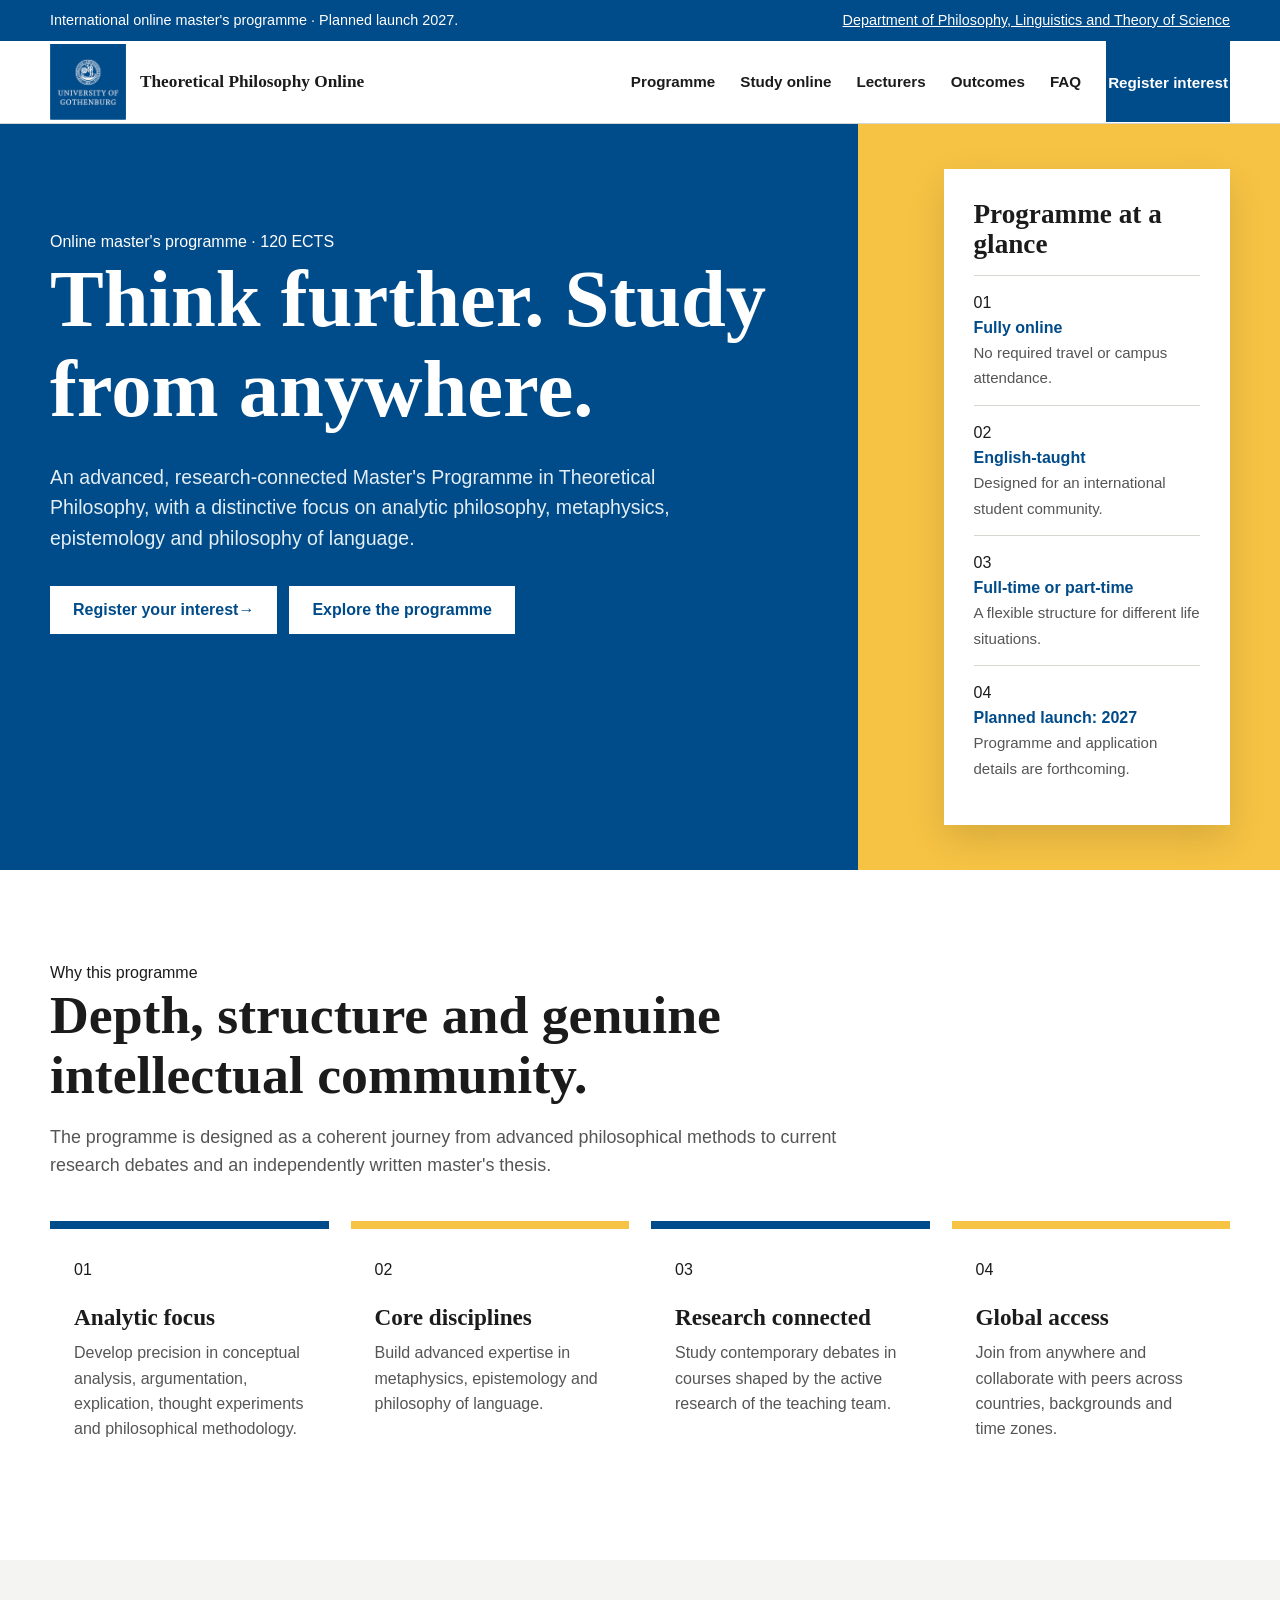
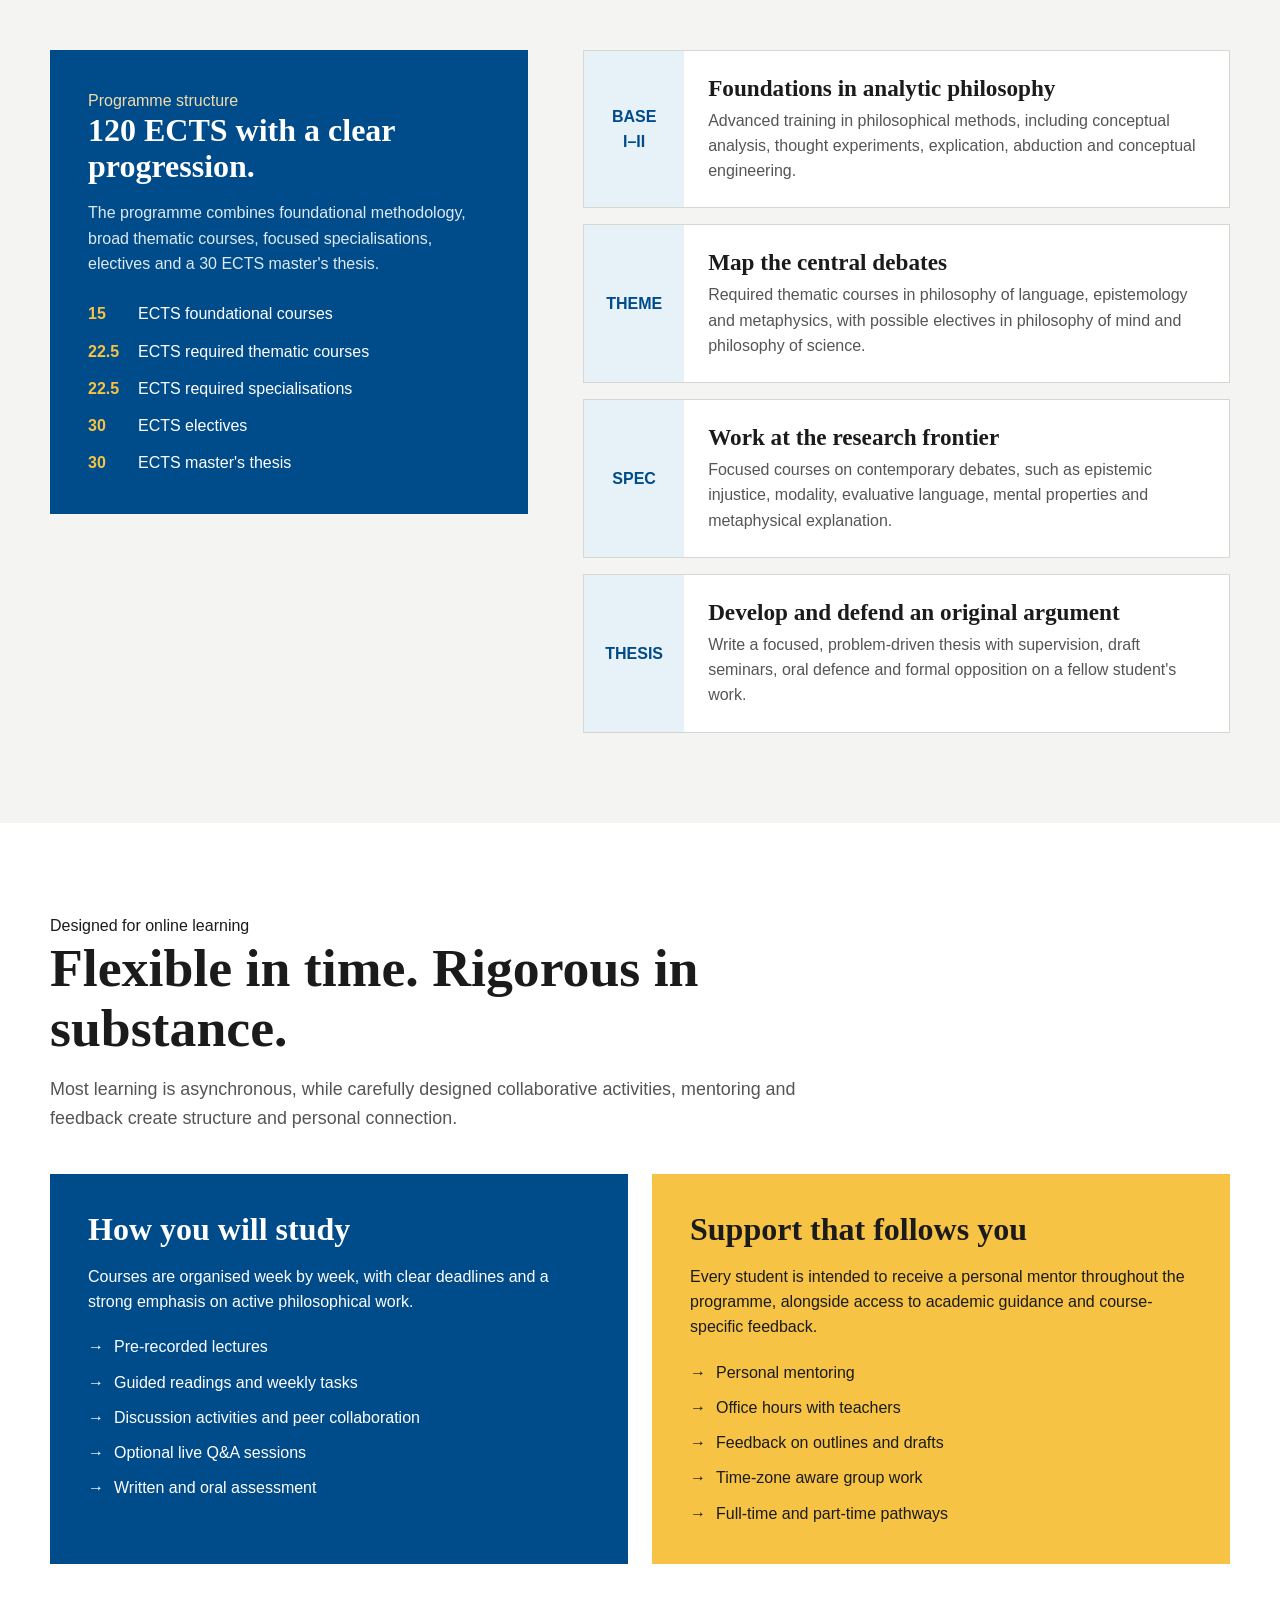
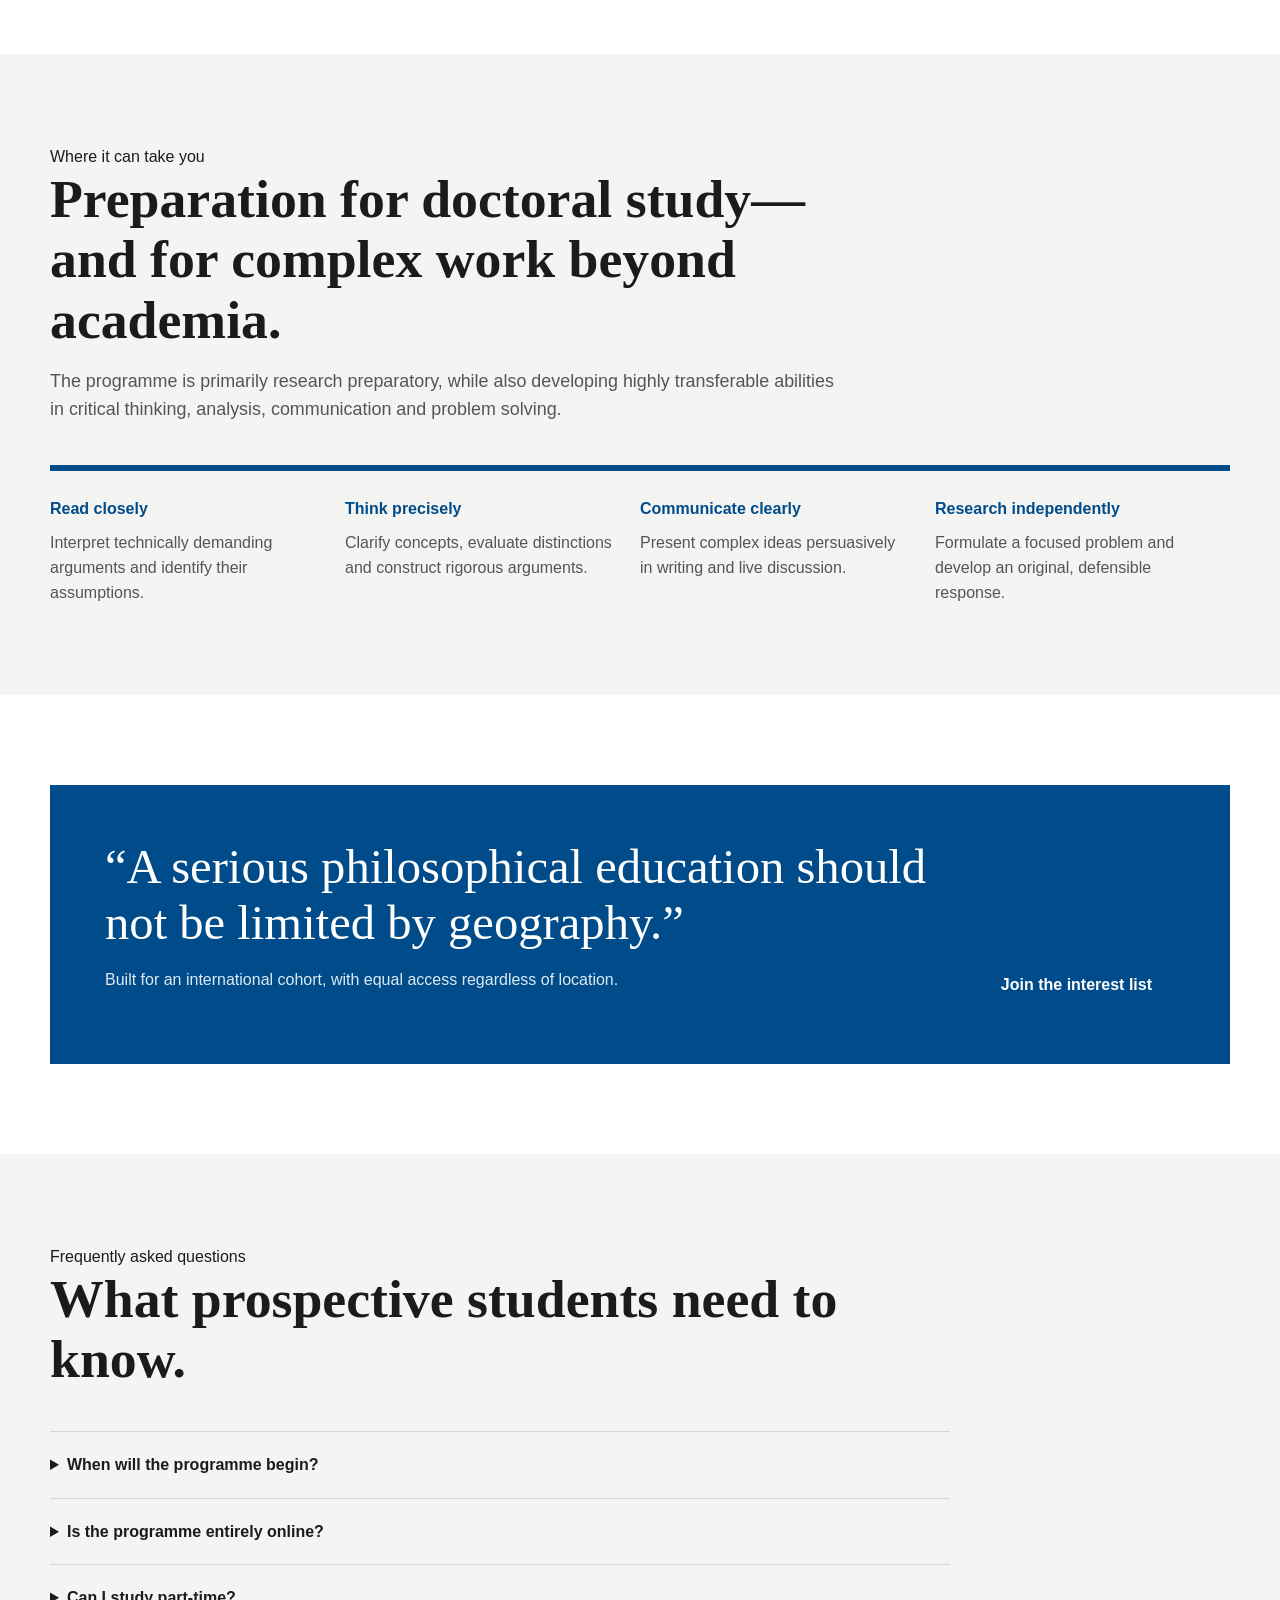
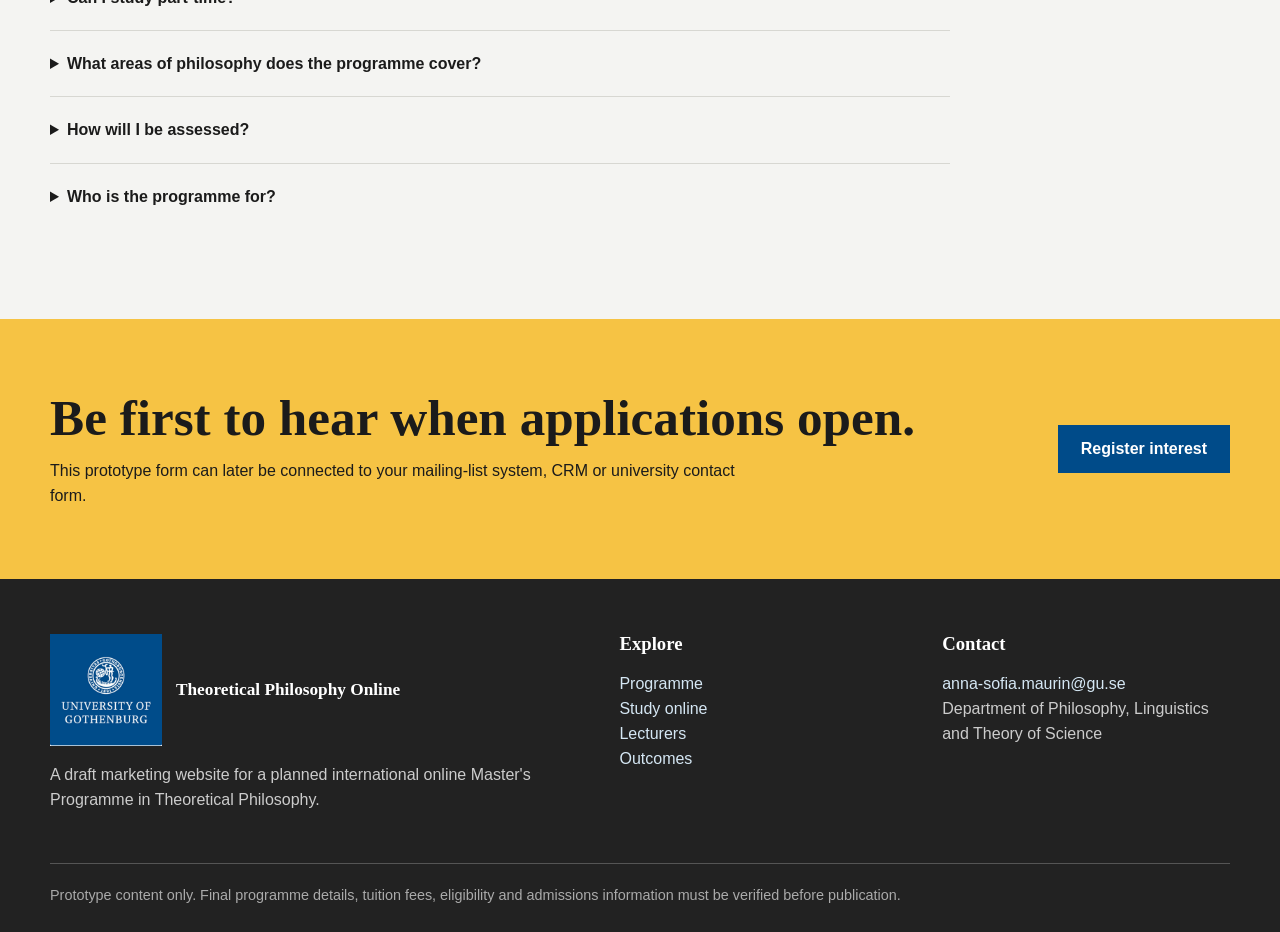
==== index.html @ 15c9fd56 "Add files via upload" ====
<!DOCTYPE html>
<html lang="en">
<head>
  <meta charset="UTF-8" />
  <meta name="viewport" content="width=device-width, initial-scale=1.0" />
  <meta name="description" content="A fully online Master's Programme in Theoretical Philosophy, focused on analytic philosophy, metaphysics, epistemology and philosophy of language." />
  <title>Online Master's in Theoretical Philosophy</title>
  <link rel="stylesheet" href="style.css" />
</head>
<body>
  <div class="topbar"><div class="wrap"><span>International online master's programme · Planned launch 2027.</span><a href="https://www.gu.se/en/flov">Department of Philosophy, Linguistics and Theory of Science</a></div></div>
  <header>
    <div class="wrap">
      <nav aria-label="Main navigation">
        <a class="brand" href="#top">
          <span class="gu-logo-crop" aria-hidden="true"><img src="images/university-of-gothenburg.png" alt=""></span><span class="brand-text"><strong>Theoretical Philosophy Online</strong></span>
        </a>
        <button class="menu" aria-label="Open menu" aria-expanded="false">☰</button>
        <div class="nav-links">
          <a href="#programme">Programme</a>
          <a href="#study-online">Study online</a>
          <a href="lecturers.html">Lecturers</a>
          <a href="#outcomes">Outcomes</a>
          <a href="#faq">FAQ</a>
          <a class="btn btn-primary" href="#interest">Register interest</a>
        </div>
      </nav>
    </div>
  </header>

  <main id="top">
    <section class="hero">
      <div class="wrap hero-grid">
        <div class="hero-copy">
          <div class="eyebrow">Online master's programme · 120 ECTS</div>
          <h1>Think further. Study from anywhere.</h1>
          <p>An advanced, research-connected Master's Programme in Theoretical Philosophy, with a distinctive focus on analytic philosophy, metaphysics, epistemology and philosophy of language.</p>
          <div class="hero-actions">
            <a class="btn btn-primary" href="#interest">Register your interest <span>→</span></a>
            <a class="btn btn-secondary" href="#programme">Explore the programme</a>
          </div>
        </div>
        <aside class="hero-side" aria-label="Programme facts"><div class="factbox">
          <h3>Programme at a glance</h3>
          <div class="fact"><div class="fact-icon">01</div><div><strong>Fully online</strong><span>No required travel or campus attendance.</span></div></div>
          <div class="fact"><div class="fact-icon">02</div><div><strong>English-taught</strong><span>Designed for an international student community.</span></div></div>
          <div class="fact"><div class="fact-icon">03</div><div><strong>Full-time or part-time</strong><span>A flexible structure for different life situations.</span></div></div>
          <div class="fact"><div class="fact-icon">04</div><div><strong>Planned launch: 2027</strong><span>Programme and application details are forthcoming.</span></div></div>
        </div></aside>
      </div>
    </section>

    <section class="section">
      <div class="wrap">
        <div class="section-head">
          <div class="eyebrow">Why this programme</div>
          <h2>Depth, structure and genuine intellectual community.</h2>
          <p>The programme is designed as a coherent journey from advanced philosophical methods to current research debates and an independently written master's thesis.</p>
        </div>
        <div class="pillar-grid">
          <article class="pillar"><div class="num">01</div><h3>Analytic focus</h3><p>Develop precision in conceptual analysis, argumentation, explication, thought experiments and philosophical methodology.</p></article>
          <article class="pillar"><div class="num">02</div><h3>Core disciplines</h3><p>Build advanced expertise in metaphysics, epistemology and philosophy of language.</p></article>
          <article class="pillar"><div class="num">03</div><h3>Research connected</h3><p>Study contemporary debates in courses shaped by the active research of the teaching team.</p></article>
          <article class="pillar"><div class="num">04</div><h3>Global access</h3><p>Join from anywhere and collaborate with peers across countries, backgrounds and time zones.</p></article>
        </div>
      </div>
    </section>

    <section class="section alt" id="programme">
      <div class="wrap programme-grid">
        <aside class="programme-note">
          <div class="eyebrow" style="color:#f2dcae">Programme structure</div>
          <h3>120 ECTS with a clear progression.</h3>
          <p>The programme combines foundational methodology, broad thematic courses, focused specialisations, electives and a 30 ECTS master's thesis.</p>
          <div class="mini-list">
            <div><b>15</b><span>ECTS foundational courses</span></div>
            <div><b>22.5</b><span>ECTS required thematic courses</span></div>
            <div><b>22.5</b><span>ECTS required specialisations</span></div>
            <div><b>30</b><span>ECTS electives</span></div>
            <div><b>30</b><span>ECTS master's thesis</span></div>
          </div>
        </aside>

        <div class="courses">
          <article class="course"><div class="course-code">BASE<br>I–II</div><div class="course-copy"><h3>Foundations in analytic philosophy</h3><p>Advanced training in philosophical methods, including conceptual analysis, thought experiments, explication, abduction and conceptual engineering.</p></div></article>
          <article class="course"><div class="course-code">THEME</div><div class="course-copy"><h3>Map the central debates</h3><p>Required thematic courses in philosophy of language, epistemology and metaphysics, with possible electives in philosophy of mind and philosophy of science.</p></div></article>
          <article class="course"><div class="course-code">SPEC</div><div class="course-copy"><h3>Work at the research frontier</h3><p>Focused courses on contemporary debates, such as epistemic injustice, modality, evaluative language, mental properties and metaphysical explanation.</p></div></article>
          <article class="course"><div class="course-code">THESIS</div><div class="course-copy"><h3>Develop and defend an original argument</h3><p>Write a focused, problem-driven thesis with supervision, draft seminars, oral defence and formal opposition on a fellow student's work.</p></div></article>
        </div>
      </div>
    </section>

    <section class="section" id="study-online">
      <div class="wrap">
        <div class="section-head">
          <div class="eyebrow">Designed for online learning</div>
          <h2>Flexible in time. Rigorous in substance.</h2>
          <p>Most learning is asynchronous, while carefully designed collaborative activities, mentoring and feedback create structure and personal connection.</p>
        </div>
        <div class="format-grid">
          <article class="format-card">
            <h3>How you will study</h3>
            <p>Courses are organised week by week, with clear deadlines and a strong emphasis on active philosophical work.</p>
            <div class="checklist">
              <div>Pre-recorded lectures</div>
              <div>Guided readings and weekly tasks</div>
              <div>Discussion activities and peer collaboration</div>
              <div>Optional live Q&amp;A sessions</div>
              <div>Written and oral assessment</div>
            </div>
          </article>
          <article class="format-card yellow">
            <h3>Support that follows you</h3>
            <p>Every student is intended to receive a personal mentor throughout the programme, alongside access to academic guidance and course-specific feedback.</p>
            <div class="checklist">
              <div>Personal mentoring</div>
              <div>Office hours with teachers</div>
              <div>Feedback on outlines and drafts</div>
              <div>Time-zone aware group work</div>
              <div>Full-time and part-time pathways</div>
            </div>
          </article>
        </div>
      </div>
    </section>

    <section class="section alt" id="outcomes">
      <div class="wrap">
        <div class="section-head">
          <div class="eyebrow">Where it can take you</div>
          <h2>Preparation for doctoral study—and for complex work beyond academia.</h2>
          <p>The programme is primarily research preparatory, while also developing highly transferable abilities in critical thinking, analysis, communication and problem solving.</p>
        </div>
        <div class="timeline">
          <div class="step"><b>Read closely</b><span>Interpret technically demanding arguments and identify their assumptions.</span></div>
          <div class="step"><b>Think precisely</b><span>Clarify concepts, evaluate distinctions and construct rigorous arguments.</span></div>
          <div class="step"><b>Communicate clearly</b><span>Present complex ideas persuasively in writing and live discussion.</span></div>
          <div class="step"><b>Research independently</b><span>Formulate a focused problem and develop an original, defensible response.</span></div>
        </div>
      </div>
    </section>

    <section class="section">
      <div class="wrap quote">
        <div>
          <blockquote>“A serious philosophical education should not be limited by geography.”</blockquote>
          <p>Built for an international cohort, with equal access regardless of location.</p>
        </div>
        <a class="btn" href="#interest">Join the interest list</a>
      </div>
    </section>

    <section class="section alt" id="faq">
      <div class="wrap">
        <div class="section-head">
          <div class="eyebrow">Frequently asked questions</div>
          <h2>What prospective students need to know.</h2>
        </div>
        <div class="faq">
          <details><summary>When will the programme begin?</summary><p>The full-scale programme is planned for 2027. Exact application dates, entry requirements and the first intake date will be published once formally confirmed.</p></details>
          <details><summary>Is the programme entirely online?</summary><p>Yes. The planned format is fully online, with no required campus attendance. Most teaching is asynchronous, supplemented by optional live sessions and selected collaborative activities.</p></details>
          <details><summary>Can I study part-time?</summary><p>Yes. The programme is planned in both full-time and part-time formats. The full-time route is designed for completion in two years, while the part-time route extends over four years.</p></details>
          <details><summary>What areas of philosophy does the programme cover?</summary><p>The core focus is analytic theoretical philosophy, especially metaphysics, epistemology and philosophy of language. Elective space may also include philosophy of mind, philosophy of science and related subjects.</p></details>
          <details><summary>How will I be assessed?</summary><p>Assessment will combine substantial written work, oral presentations or examinations, ongoing tasks and feedback on drafts. The thesis includes supervision, seminars, defence and opposition.</p></details>
          <details><summary>Who is the programme for?</summary><p>It is intended for students with a strong previous background in philosophy who want advanced, research-connected study and may be considering doctoral work or analytically demanding careers.</p></details>
        </div>
      </div>
    </section>

    <section class="cta" id="interest">
      <div class="wrap cta-box">
        <div>
          <h2>Be first to hear when applications open.</h2>
          <p>This prototype form can later be connected to your mailing-list system, CRM or university contact form.</p>
        </div>
        <a class="btn btn-primary" href="mailto:anna-sofia.maurin@gu.se?subject=Interest%20in%20Online%20Master%27s%20in%20Theoretical%20Philosophy">Register interest</a>
      </div>
    </section>
  </main>

  <footer>
    <div class="wrap">
      <div class="footer-grid">
        <div><a class="brand" href="#top" style="color:white"><span class="gu-logo-crop gu-logo-footer" aria-hidden="true"><img src="images/university-of-gothenburg.png" alt=""></span><span class="brand-text"><strong>Theoretical Philosophy Online</strong></span></a><p>A draft marketing website for a planned international online Master's Programme in Theoretical Philosophy.</p></div>
        <div><h3>Explore</h3><p><a href="#programme">Programme</a><br><a href="#study-online">Study online</a><br><a href="lecturers.html">Lecturers</a><br><a href="#outcomes">Outcomes</a></p></div>
        <div><h3>Contact</h3><p><a href="mailto:anna-sofia.maurin@gu.se">anna-sofia.maurin@gu.se</a><br>Department of Philosophy, Linguistics and Theory of Science</p></div>
      </div>
      <div class="fineprint">Prototype content only. Final programme details, tuition fees, eligibility and admissions information must be verified before publication.</div>
    </div>
  </footer>

  <script>
    const menuButton = document.querySelector('.menu');
    const navLinks = document.querySelector('.nav-links');
    menuButton.addEventListener('click', () => {
      const open = navLinks.classList.toggle('open');
      menuButton.setAttribute('aria-expanded', open ? 'true' : 'false');
    });
    document.querySelectorAll('.nav-links a').forEach(link => link.addEventListener('click', () => {
      navLinks.classList.remove('open');
      menuButton.setAttribute('aria-expanded', 'false');
    }));
  </script>
</body>
</html>
---- style.css ----
:root{
  --gu-blue:#004B89;
  --gu-blue-dark:#004B89;
  --gu-blue-pale:#e7f1f8;
  --gu-yellow:#f6c344;
  --ink:#1b1b1b;
  --muted:#555;
  --paper:#fff;
  --soft:#f4f4f2;
  --line:#d7d7d2;
  --max:1180px;
}
*{box-sizing:border-box}html{scroll-behavior:smooth}body{margin:0;color:var(--ink);background:var(--paper);font-family:Arial,Helvetica,sans-serif;line-height:1.58}a{color:inherit}.wrap{width:min(calc(100% - 40px),var(--max));margin:auto}.topbar{background:var(--gu-blue-dark);color:#fff;padding:9px 20px;font-size:.9rem}.topbar .wrap{display:flex;justify-content:space-between;gap:20px}.topbar a{color:#fff}header{position:sticky;top:0;z-index:30;background:#fff;border-bottom:1px solid var(--line)}nav{min-height:82px;display:flex;align-items:center;justify-content:space-between;gap:28px}.brand{text-decoration:none;display:flex;align-items:center;gap:14px;font-weight:700}.gu-logo-crop{--logo-size:76px;position:relative;display:block;flex:0 0 var(--logo-size);width:var(--logo-size);height:var(--logo-size);overflow:hidden}.gu-logo-crop img{position:absolute;width:calc(var(--logo-size) * 1.875);max-width:none;height:auto;left:calc(var(--logo-size) * -0.4375);top:calc(var(--logo-size) * -0.109375)}.gu-logo-footer{--logo-size:112px}.brand-text small{display:block;text-transform:uppercase;letter-spacing:.08em;font-size:.65rem;color:var(--muted)}.brand-text strong{display:block;font-family:Georgia,serif;font-size:1.08rem}.nav-links{display:flex;align-items:center;gap:25px}.nav-links a{text-decoration:none;font-weight:700;font-size:.95rem;border-bottom:3px solid transparent;padding:28px 0 24px}.nav-links a:hover,.nav-links a.active{border-color:var(--gu-yellow);color:var(--gu-blue)}.btn{display:inline-flex;align-items:center;justify-content:center;min-height:48px;padding:0 21px;background:var(--gu-blue);color:#fff;text-decoration:none;font-weight:700;border:2px solid var(--gu-blue);transition:.2s}.btn:hover{background:var(--gu-blue-dark);border-color:var(--gu-blue-dark)}.btn-outline{background:transparent;color:var(--gu-blue)}.menu{display:none;border:0;background:none;font-size:1.6rem}.hero{background:linear-gradient(90deg,var(--gu-blue-dark) 0 67%,var(--gu-yellow) 67%);color:#fff}.hero-grid{display:grid;grid-template-columns:1.45fr .55fr;min-height:650px}.hero-copy{padding:105px 70px 95px 0}.kicker{text-transform:uppercase;letter-spacing:.11em;font-weight:700;font-size:.78rem;margin-bottom:18px}.hero h1,.page-hero h1,h2,h3{font-family:Georgia,'Times New Roman',serif;line-height:1.12;margin:0}.hero h1{font-size:clamp(3.2rem,6.3vw,6.4rem);max-width:850px}.hero p{font-size:1.22rem;max-width:700px;color:#e3eef5;margin:27px 0 32px}.hero-actions{display:flex;flex-wrap:wrap;gap:12px}.hero .btn{background:#fff;color:var(--gu-blue-dark);border-color:#fff}.hero .btn-outline{background:transparent;color:#fff}.hero-side{color:var(--ink);display:flex;align-items:flex-end;padding:45px 0 45px 38px}.factbox{background:#fff;padding:30px;width:100%;box-shadow:0 14px 35px rgba(0,0,0,.13)}.factbox h3{font-size:1.7rem;margin-bottom:15px}.fact{padding:14px 0;border-top:1px solid var(--line)}.fact strong{display:block;color:var(--gu-blue)}.fact span{font-size:.94rem;color:var(--muted)}.section{padding:90px 0}.section.alt{background:var(--soft)}.section-head{max-width:800px;margin-bottom:42px}.section-head h2{font-size:clamp(2.4rem,4.2vw,4.2rem)}.section-head p{font-size:1.12rem;color:var(--muted);margin:17px 0 0}.blue-rule{width:70px;height:7px;background:var(--gu-blue);margin-bottom:18px}.pillar-grid{display:grid;grid-template-columns:repeat(4,1fr);gap:22px}.pillar{border-top:8px solid var(--gu-blue);background:#fff;padding:28px 24px;min-height:245px}.pillar:nth-child(even){border-color:var(--gu-yellow)}.pillar h3{font-size:1.45rem;margin:22px 0 10px}.pillar p{color:var(--muted);margin:0}.programme-grid{display:grid;grid-template-columns:.85fr 1.15fr;gap:55px}.programme-note{background:var(--gu-blue);color:#fff;padding:38px;align-self:start;position:sticky;top:110px}.programme-note h3{font-size:2rem}.programme-note p{color:#dceaf4}.mini-list{display:grid;gap:12px;margin-top:25px}.mini-list b{display:inline-block;width:50px;color:var(--gu-yellow)}.courses{display:grid;gap:16px}.course{background:#fff;border:1px solid var(--line);display:grid;grid-template-columns:100px 1fr}.course-code{background:var(--gu-blue-pale);color:var(--gu-blue);font-weight:800;display:grid;place-items:center;text-align:center;padding:20px}.course-copy{padding:24px}.course h3{font-size:1.45rem;margin-bottom:7px}.course p{margin:0;color:var(--muted)}.format-grid{display:grid;grid-template-columns:1fr 1fr;gap:24px}.format-card{padding:38px;background:var(--gu-blue);color:#fff}.format-card.yellow{background:var(--gu-yellow);color:var(--ink)}.format-card h3{font-size:2rem;margin-bottom:14px}.checklist{display:grid;gap:10px;margin-top:20px}.checklist div:before{content:'→';font-weight:800;margin-right:10px}.timeline{display:grid;grid-template-columns:repeat(4,1fr);border-top:6px solid var(--gu-blue)}.step{padding:25px 24px 0 0}.step b{display:block;color:var(--gu-blue);margin-bottom:8px}.step span{color:var(--muted)}.quote{background:var(--gu-blue-dark);color:#fff;padding:55px;display:grid;grid-template-columns:1fr auto;gap:35px;align-items:end}.quote blockquote{font-family:Georgia,serif;font-size:clamp(2rem,3.8vw,3.8rem);line-height:1.14;margin:0}.quote p{color:#dceaf4}.faq{max-width:900px}.faq details{border-top:1px solid var(--line);padding:0}.faq summary{font-weight:700;cursor:pointer;padding:20px 0}.faq p{color:var(--muted);margin:0 0 20px}.cta{background:var(--gu-yellow);padding:70px 0}.cta-box{display:grid;grid-template-columns:1fr auto;gap:35px;align-items:center}.cta h2{font-size:clamp(2.2rem,4vw,4rem)}.cta p{margin:12px 0 0;max-width:720px}.page-hero{background:var(--gu-blue-dark);color:#fff;padding:85px 0}.page-hero h1{font-size:clamp(3rem,6vw,5.7rem);max-width:850px}.page-hero p{font-size:1.2rem;color:#dceaf4;max-width:730px}.staff-grid{display:grid;grid-template-columns:1fr 1fr;gap:28px}.staff-card{border:1px solid var(--line);background:#fff;display:grid;grid-template-columns:230px 1fr;min-height:310px}.staff-monogram{background:var(--gu-blue-pale);display:grid;place-items:center;font-family:Georgia,serif;font-size:3rem;color:var(--gu-blue)}.staff-card:nth-child(2n) .staff-monogram{background:#fff1bf;color:#6b4d00}.staff-copy{padding:28px}.staff-copy h2{font-size:1.8rem}.role{font-weight:700;color:var(--gu-blue);margin:6px 0 15px}.staff-copy p{color:var(--muted)}.staff-links{display:flex;flex-wrap:wrap;gap:15px;margin-top:18px}.staff-links a{color:var(--gu-blue);font-weight:700}.team-intro{display:grid;grid-template-columns:1fr 1fr;gap:55px;align-items:start}.team-callout{background:var(--gu-yellow);padding:36px}.team-callout h2{font-size:2.1rem}.team-callout p{margin-bottom:0}footer{background:#222;color:#fff;padding:55px 0 25px}.footer-grid{display:grid;grid-template-columns:1.3fr .7fr .7fr;gap:35px}footer a{color:#d5e7f4;text-decoration:none}footer p{color:#ccc}.fineprint{border-top:1px solid #555;padding-top:20px;margin-top:35px;color:#aaa;font-size:.9rem}
@media(max-width:920px){.menu{display:block}.nav-links{display:none;position:absolute;top:82px;left:0;right:0;background:#fff;padding:20px;flex-direction:column;align-items:flex-start;border-bottom:1px solid var(--line)}.nav-links.open{display:flex}.nav-links a{padding:8px 0}.hero{background:var(--gu-blue-dark)}.hero-grid,.programme-grid,.format-grid,.cta-box,.footer-grid,.team-intro{grid-template-columns:1fr}.hero-copy{padding:80px 0 40px}.hero-side{padding:0 0 55px}.programme-note{position:static}.pillar-grid,.timeline,.staff-grid{grid-template-columns:1fr 1fr}.quote{grid-template-columns:1fr}.staff-card{grid-template-columns:190px 1fr}}
@media(max-width:640px){.wrap{width:min(calc(100% - 24px),var(--max))}.topbar .wrap{display:block}.brand-text small{display:none}.brand-text strong{font-size:.9rem}.gu-logo-crop{--logo-size:60px}.gu-logo-footer{--logo-size:92px}.section{padding:65px 0}.pillar-grid,.timeline,.staff-grid{grid-template-columns:1fr}.course{grid-template-columns:1fr}.course-code{min-height:70px}.quote{padding:34px 24px}.staff-card{grid-template-columns:1fr}.staff-monogram{min-height:130px}.hero h1{font-size:3.3rem}}

/* Lecturer portraits */
.staff-photo{min-height:310px;overflow:hidden;background:var(--gu-blue-pale)}
.staff-photo img{display:block;width:100%;height:100%;min-height:310px;object-fit:cover;object-position:center top}
.staff-card:nth-child(1) .staff-photo img{object-position:center 24%}
.staff-card:nth-child(2) .staff-photo img{object-position:center 20%}
.staff-card:nth-child(3) .staff-photo img{object-position:center 18%}
.staff-card:nth-child(4) .staff-photo img{object-position:center 20%}
@media(max-width:920px){.staff-photo,.staff-photo img{min-height:300px}}
@media(max-width:640px){.staff-photo,.staff-photo img{height:340px;min-height:340px}}


/* Lecturer video clips */
.clip-link{appearance:none;border:0;background:none;padding:0;color:var(--gu-blue);font:inherit;font-weight:700;text-decoration:underline;cursor:pointer}
.clip-link:hover{color:var(--gu-blue-dark)}
.video-modal{position:fixed;inset:0;z-index:100;display:none;align-items:center;justify-content:center;padding:24px;background:rgba(0,0,0,.72)}
.video-modal.open{display:flex}
.video-modal-panel{width:min(920px,100%);background:#fff;box-shadow:0 24px 70px rgba(0,0,0,.35)}
.video-modal-head{display:flex;align-items:center;justify-content:space-between;gap:20px;padding:17px 20px;border-bottom:1px solid var(--line)}
.video-modal-head h2{font-size:1.35rem}
.video-modal-close{border:0;background:none;font-size:2rem;line-height:1;cursor:pointer;padding:0 4px;color:var(--ink)}
.video-modal video{display:block;width:100%;max-height:75vh;background:#000}
body.modal-open{overflow:hidden}
@media(max-width:640px){.video-modal{padding:12px}.video-modal-head{padding:14px 16px}.video-modal-head h2{font-size:1.15rem}}
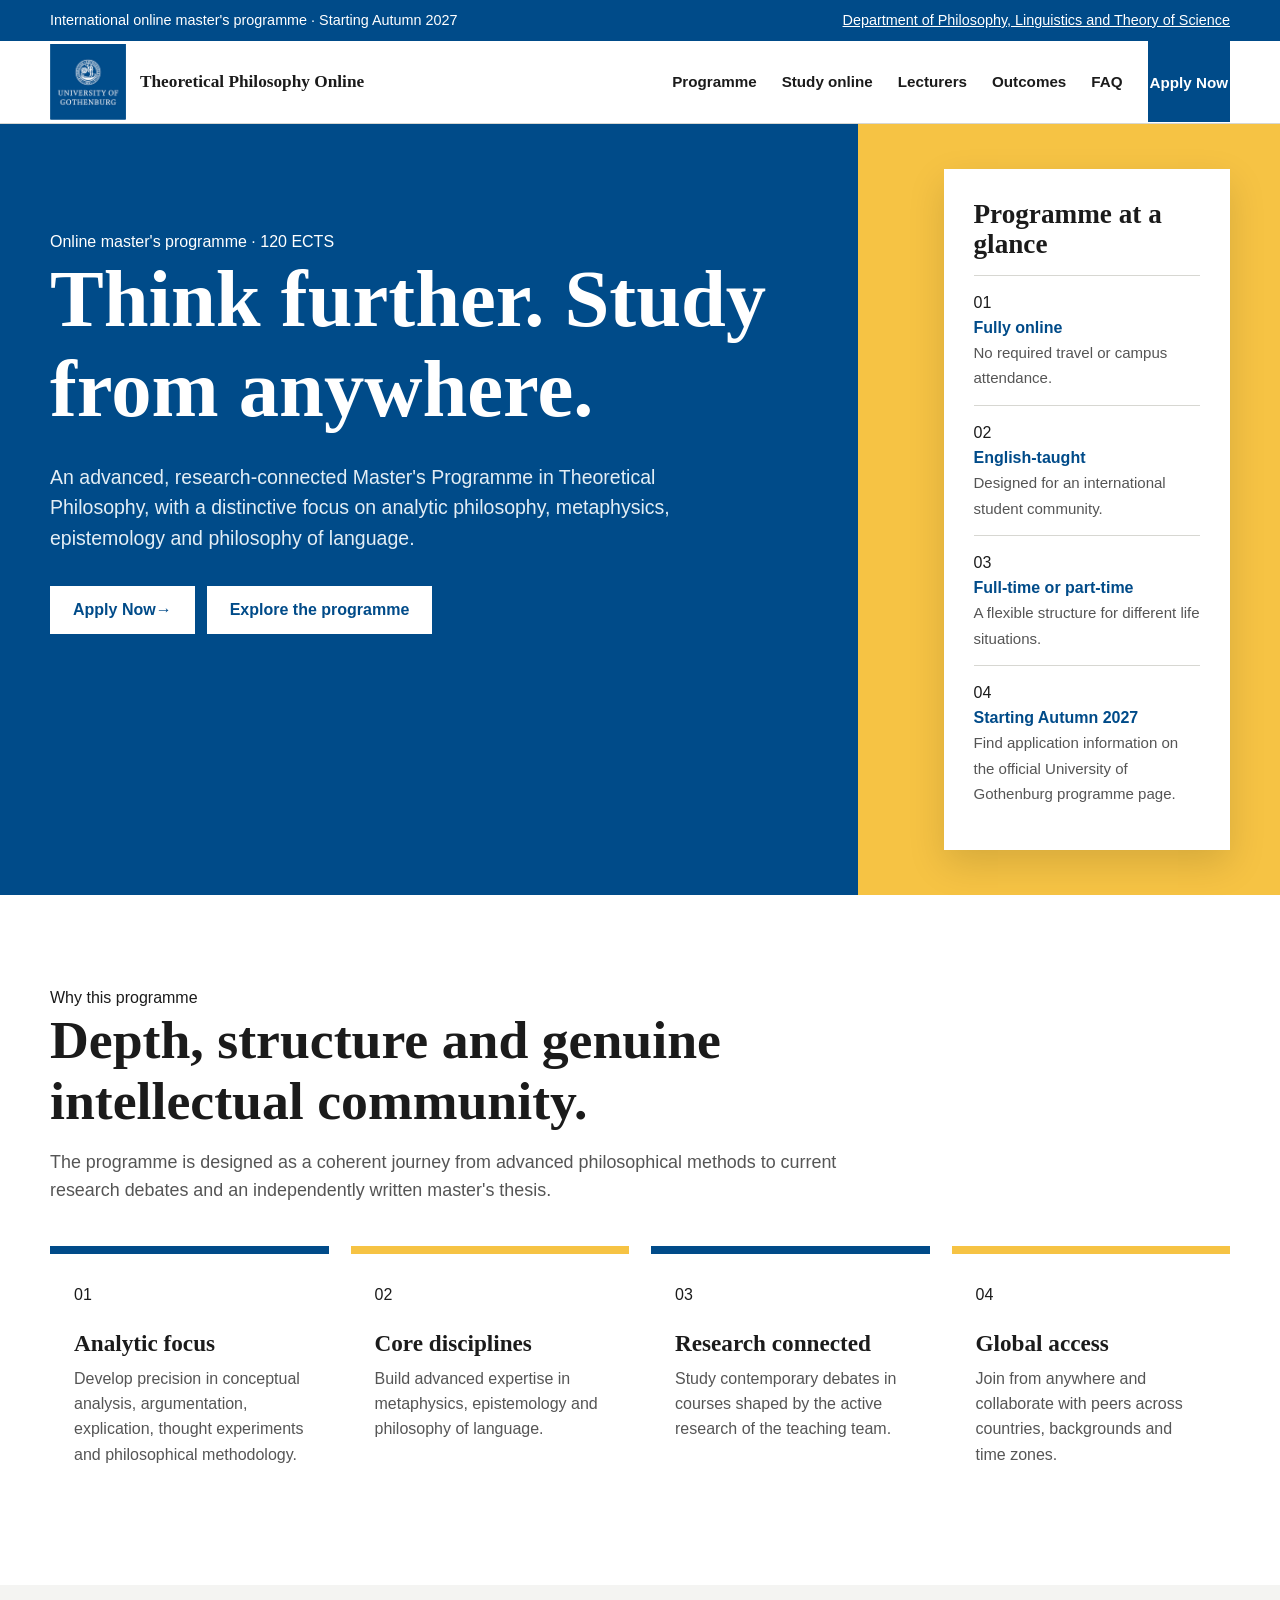
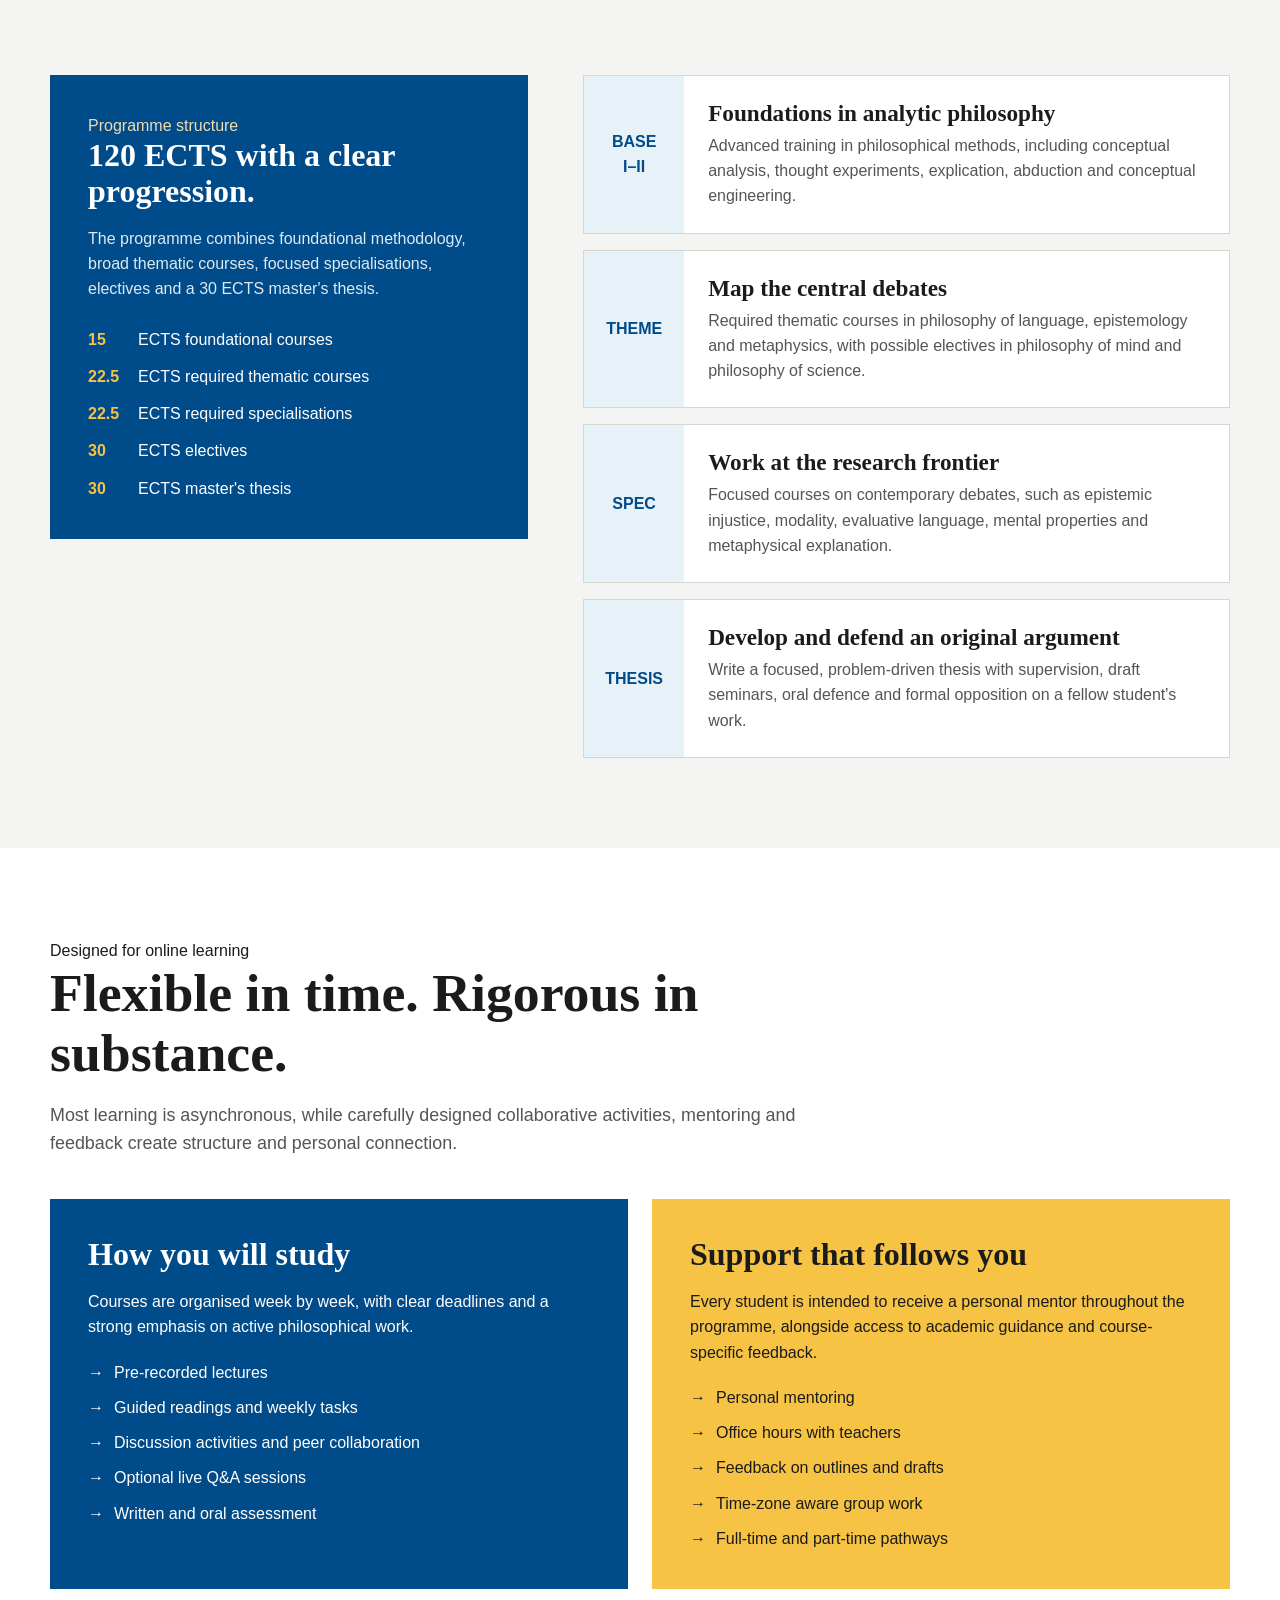
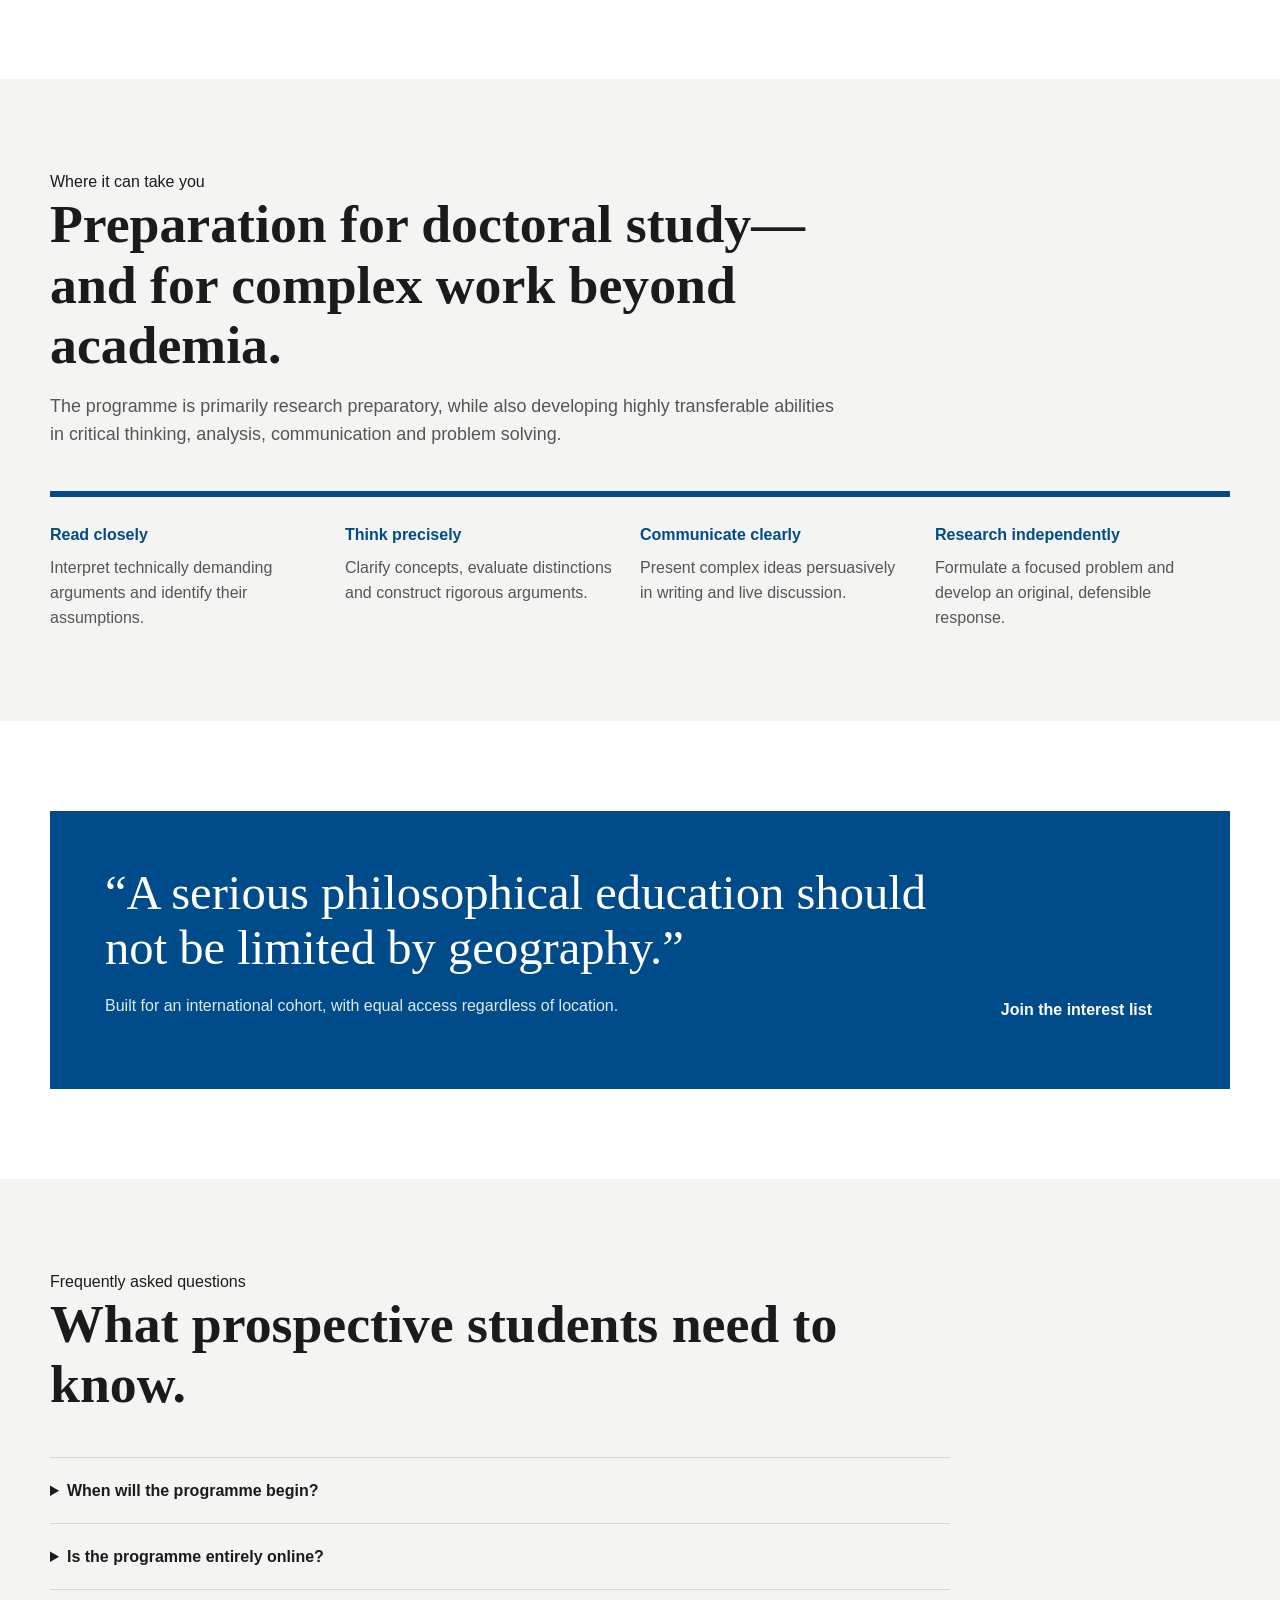
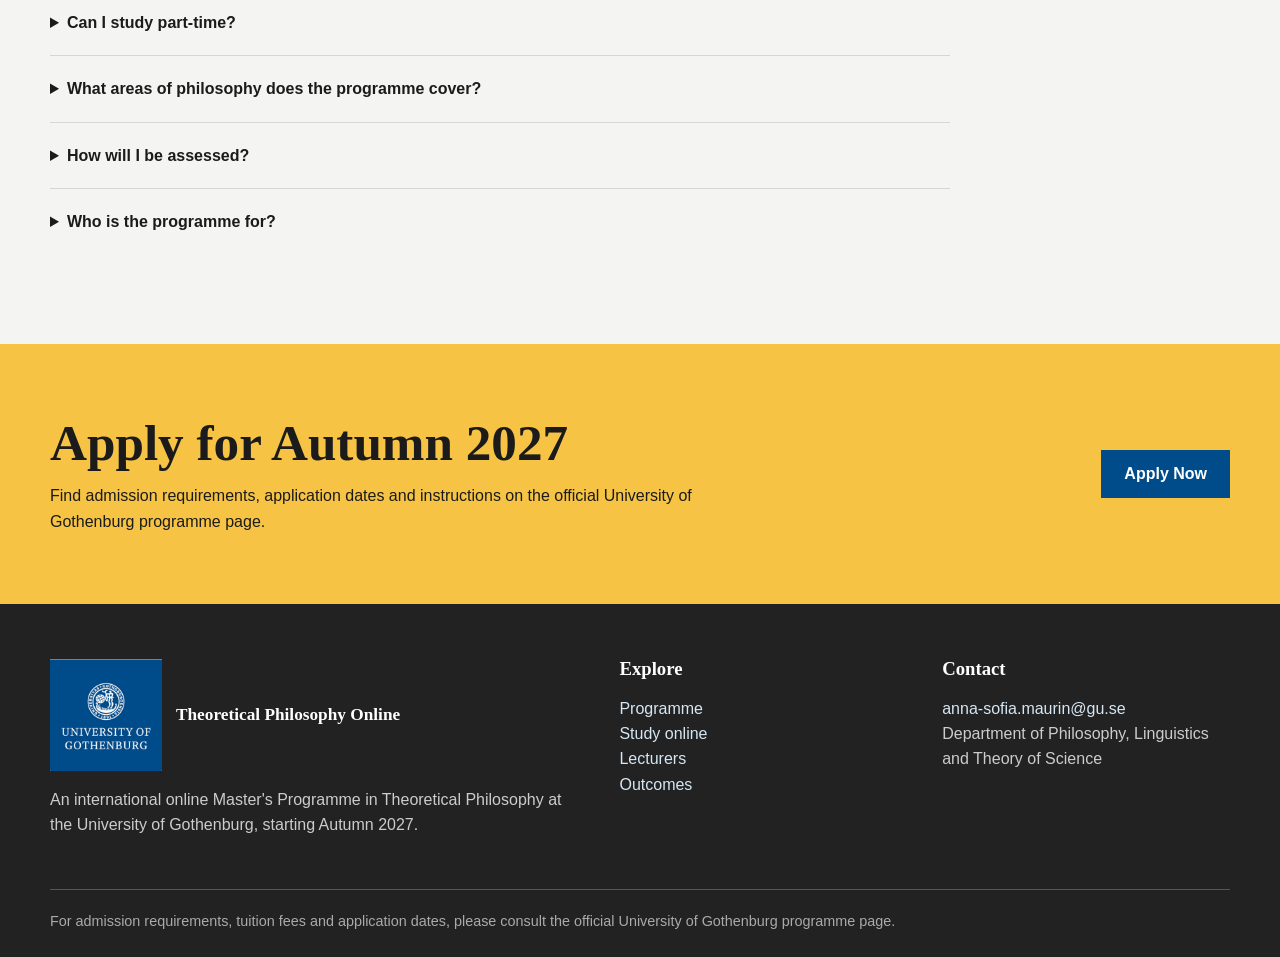
==== commit f12a41ee: "Add files via upload" ====
--- a/index.html
+++ b/index.html
@@ -8,7 +8,7 @@
   <link rel="stylesheet" href="style.css" />
 </head>
 <body>
-  <div class="topbar"><div class="wrap"><span>International online master's programme · Planned launch 2027.</span><a href="https://www.gu.se/en/flov">Department of Philosophy, Linguistics and Theory of Science</a></div></div>
+  <div class="topbar"><div class="wrap"><span>International online master's programme · Starting Autumn 2027</span><a href="https://www.gu.se/en/flov">Department of Philosophy, Linguistics and Theory of Science</a></div></div>
   <header>
     <div class="wrap">
       <nav aria-label="Main navigation">
@@ -22,7 +22,7 @@
           <a href="lecturers.html">Lecturers</a>
           <a href="#outcomes">Outcomes</a>
           <a href="#faq">FAQ</a>
-          <a class="btn btn-primary" href="#interest">Register interest</a>
+          <a class="btn btn-primary" href="https://www.gu.se/en/study-gothenburg/theoretical-philosophy-masters-programme-h2top">Apply Now</a>
         </div>
       </nav>
     </div>
@@ -36,7 +36,7 @@
           <h1>Think further. Study from anywhere.</h1>
           <p>An advanced, research-connected Master's Programme in Theoretical Philosophy, with a distinctive focus on analytic philosophy, metaphysics, epistemology and philosophy of language.</p>
           <div class="hero-actions">
-            <a class="btn btn-primary" href="#interest">Register your interest <span>→</span></a>
+            <a class="btn btn-primary" href="https://www.gu.se/en/study-gothenburg/theoretical-philosophy-masters-programme-h2top">Apply Now <span>→</span></a>
             <a class="btn btn-secondary" href="#programme">Explore the programme</a>
           </div>
         </div>
@@ -45,7 +45,7 @@
           <div class="fact"><div class="fact-icon">01</div><div><strong>Fully online</strong><span>No required travel or campus attendance.</span></div></div>
           <div class="fact"><div class="fact-icon">02</div><div><strong>English-taught</strong><span>Designed for an international student community.</span></div></div>
           <div class="fact"><div class="fact-icon">03</div><div><strong>Full-time or part-time</strong><span>A flexible structure for different life situations.</span></div></div>
-          <div class="fact"><div class="fact-icon">04</div><div><strong>Planned launch: 2027</strong><span>Programme and application details are forthcoming.</span></div></div>
+          <div class="fact"><div class="fact-icon">04</div><div><strong>Starting Autumn 2027</strong><span>Find application information on the official University of Gothenburg programme page.</span></div></div>
         </div></aside>
       </div>
     </section>
@@ -157,9 +157,9 @@
           <h2>What prospective students need to know.</h2>
         </div>
         <div class="faq">
-          <details><summary>When will the programme begin?</summary><p>The full-scale programme is planned for 2027. Exact application dates, entry requirements and the first intake date will be published once formally confirmed.</p></details>
-          <details><summary>Is the programme entirely online?</summary><p>Yes. The planned format is fully online, with no required campus attendance. Most teaching is asynchronous, supplemented by optional live sessions and selected collaborative activities.</p></details>
-          <details><summary>Can I study part-time?</summary><p>Yes. The programme is planned in both full-time and part-time formats. The full-time route is designed for completion in two years, while the part-time route extends over four years.</p></details>
+          <details><summary>When will the programme begin?</summary><p>The programme begins in Autumn 2027. For application dates and entry requirements, consult the official University of Gothenburg programme page.</p></details>
+          <details><summary>Is the programme entirely online?</summary><p>Yes. The programme is fully online, with no required campus attendance. Most teaching is asynchronous, supplemented by optional live sessions and selected collaborative activities.</p></details>
+          <details><summary>Can I study part-time?</summary><p>Yes. The programme offers full-time and part-time study formats. The full-time route is designed for completion in two years, while the part-time route extends over four years.</p></details>
           <details><summary>What areas of philosophy does the programme cover?</summary><p>The core focus is analytic theoretical philosophy, especially metaphysics, epistemology and philosophy of language. Elective space may also include philosophy of mind, philosophy of science and related subjects.</p></details>
           <details><summary>How will I be assessed?</summary><p>Assessment will combine substantial written work, oral presentations or examinations, ongoing tasks and feedback on drafts. The thesis includes supervision, seminars, defence and opposition.</p></details>
           <details><summary>Who is the programme for?</summary><p>It is intended for students with a strong previous background in philosophy who want advanced, research-connected study and may be considering doctoral work or analytically demanding careers.</p></details>
@@ -170,10 +170,10 @@
     <section class="cta" id="interest">
       <div class="wrap cta-box">
         <div>
-          <h2>Be first to hear when applications open.</h2>
-          <p>This prototype form can later be connected to your mailing-list system, CRM or university contact form.</p>
-        </div>
-        <a class="btn btn-primary" href="mailto:anna-sofia.maurin@gu.se?subject=Interest%20in%20Online%20Master%27s%20in%20Theoretical%20Philosophy">Register interest</a>
+          <h2>Apply for Autumn 2027</h2>
+          <p>Find admission requirements, application dates and instructions on the official University of Gothenburg programme page.</p>
+        </div>
+        <a class="btn btn-primary" href="https://www.gu.se/en/study-gothenburg/theoretical-philosophy-masters-programme-h2top">Apply Now</a>
       </div>
     </section>
   </main>
@@ -181,11 +181,11 @@
   <footer>
     <div class="wrap">
       <div class="footer-grid">
-        <div><a class="brand" href="#top" style="color:white"><span class="gu-logo-crop gu-logo-footer" aria-hidden="true"><img src="images/university-of-gothenburg.png" alt=""></span><span class="brand-text"><strong>Theoretical Philosophy Online</strong></span></a><p>A draft marketing website for a planned international online Master's Programme in Theoretical Philosophy.</p></div>
+        <div><a class="brand" href="#top" style="color:white"><span class="gu-logo-crop gu-logo-footer" aria-hidden="true"><img src="images/university-of-gothenburg.png" alt=""></span><span class="brand-text"><strong>Theoretical Philosophy Online</strong></span></a><p>An international online Master's Programme in Theoretical Philosophy at the University of Gothenburg, starting Autumn 2027.</p></div>
         <div><h3>Explore</h3><p><a href="#programme">Programme</a><br><a href="#study-online">Study online</a><br><a href="lecturers.html">Lecturers</a><br><a href="#outcomes">Outcomes</a></p></div>
         <div><h3>Contact</h3><p><a href="mailto:anna-sofia.maurin@gu.se">anna-sofia.maurin@gu.se</a><br>Department of Philosophy, Linguistics and Theory of Science</p></div>
       </div>
-      <div class="fineprint">Prototype content only. Final programme details, tuition fees, eligibility and admissions information must be verified before publication.</div>
+      <div class="fineprint">For admission requirements, tuition fees and application dates, please consult the official University of Gothenburg programme page.</div>
     </div>
   </footer>
 
